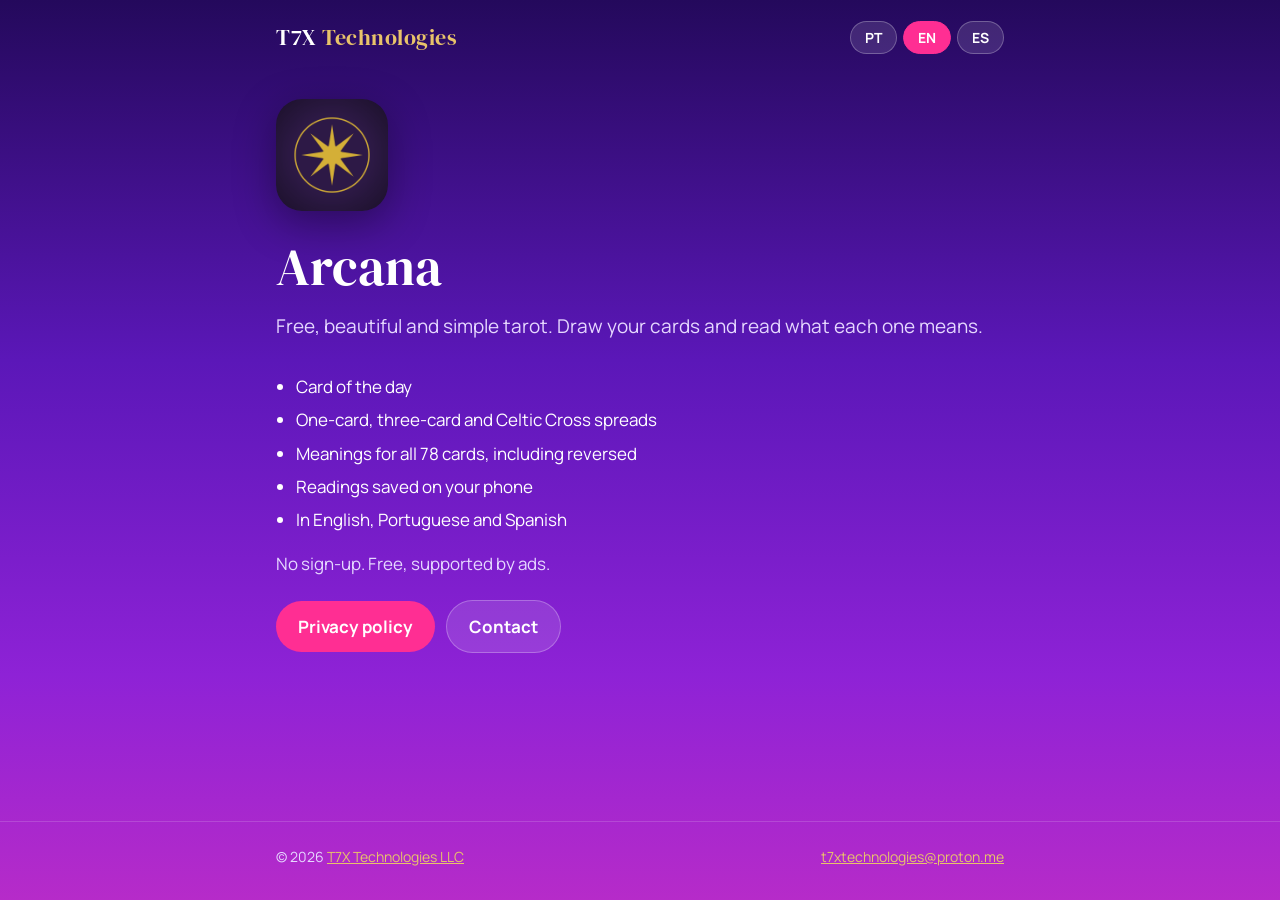
==== arcana/index.html @ a19bf030 "Site da T7X: início, Arcana, política de privacidade (PT/EN/ES), app-ads.txt e CNAME Co-Authored-By:" ====
<!doctype html>
<html lang="en" class="l-en">
<head>
  <meta charset="utf-8">
  <meta name="viewport" content="width=device-width, initial-scale=1">
  <title>Arcana — Tarot</title>
  <meta name="description" content="Arcana: free tarot app by T7X Technologies LLC. Card of the day, spreads and meanings in PT, EN and ES.">
  <link rel="icon" href="/assets/favicon.png">
  <link rel="preconnect" href="https://fonts.googleapis.com">
  <link rel="preconnect" href="https://fonts.gstatic.com" crossorigin>
  <link rel="stylesheet" href="https://fonts.googleapis.com/css2?family=DM+Serif+Display&family=Manrope:wght@400;500;700&display=swap">
  <link rel="stylesheet" href="/assets/style.css">
  <script src="/assets/lang.js"></script>
</head>
<body>
  <header class="top">
    <div class="wrap">
      <a class="brand" href="/">T7X <span>Technologies</span></a>
      <div class="lang" role="group" aria-label="Language">
        <button type="button" data-set="pt">PT</button>
        <button type="button" data-set="en">EN</button>
        <button type="button" data-set="es">ES</button>
      </div>
    </div>
  </header>

  <main>
    <div class="wrap">
      <img class="hero-icon" src="/assets/arcana-icon.png" alt="Arcana" width="112" height="112">
      <h1>Arcana</h1>

      <div data-l="pt">
        <p class="lead">Tarot gratuito, bonito e simples. Tire suas cartas e leia o significado de cada uma.</p>
        <ul class="features">
          <li>Carta do dia</li>
          <li>Tiragens de uma carta, três cartas e Cruz Celta</li>
          <li>Significados das 78 cartas, inclusive invertidas</li>
          <li>Tiragens salvas no seu celular</li>
          <li>Em português, inglês e espanhol</li>
        </ul>
        <p class="muted">Sem cadastro. Gratuito, com anúncios.</p>
      </div>
      <div data-l="en">
        <p class="lead">Free, beautiful and simple tarot. Draw your cards and read what each one means.</p>
        <ul class="features">
          <li>Card of the day</li>
          <li>One-card, three-card and Celtic Cross spreads</li>
          <li>Meanings for all 78 cards, including reversed</li>
          <li>Readings saved on your phone</li>
          <li>In English, Portuguese and Spanish</li>
        </ul>
        <p class="muted">No sign-up. Free, supported by ads.</p>
      </div>
      <div data-l="es">
        <p class="lead">Tarot gratis, bonito y sencillo. Saca tus cartas y lee el significado de cada una.</p>
        <ul class="features">
          <li>Carta del día</li>
          <li>Tiradas de una carta, tres cartas y Cruz Celta</li>
          <li>Significados de las 78 cartas, también invertidas</li>
          <li>Tiradas guardadas en tu móvil</li>
          <li>En español, inglés y portugués</li>
        </ul>
        <p class="muted">Sin registro. Gratis, con anuncios.</p>
      </div>

      <p>
        <a class="button" href="/arcana/privacy/">
          <span data-l="pt">Política de privacidade</span><span data-l="en">Privacy policy</span><span data-l="es">Política de privacidad</span>
        </a>
        <a class="button ghost" href="mailto:t7xtechnologies@proton.me?subject=Arcana">
          <span data-l="pt">Contato</span><span data-l="en">Contact</span><span data-l="es">Contacto</span>
        </a>
      </p>
    </div>
  </main>

  <footer>
    <div class="wrap">
      <span>© 2026 <a href="/">T7X Technologies LLC</a></span>
      <a href="mailto:t7xtechnologies@proton.me">t7xtechnologies@proton.me</a>
    </div>
  </footer>
</body>
</html>
---- assets/style.css ----
/* Visual do Arcana: degradê roxo, cartões de vidro, rosa e dourado. */
:root {
  --bg: #24095C;
  --glass: rgba(255, 255, 255, 0.12);
  --glass-border: rgba(255, 255, 255, 0.26);
  --accent: #FF2E93;
  --accent-pressed: #E0217F;
  --gold: #E8C36A;
  --text: #FFFFFF;
  --muted: #E6D8FF;
  --title: 'DM Serif Display', Georgia, serif;
  --body: 'Manrope', system-ui, -apple-system, 'Segoe UI', sans-serif;
}

* { box-sizing: border-box; }

html { background: var(--bg); }

body {
  margin: 0;
  min-height: 100vh;
  color: var(--text);
  font-family: var(--body);
  font-size: 17px;
  line-height: 1.6;
  background: linear-gradient(180deg, #24095C 0%, #5B17B8 40%, #8E22D6 75%, #B62BC9 100%) fixed;
  background-color: var(--bg);
  display: flex;
  flex-direction: column;
}

a { color: var(--gold); }
a:hover { color: #FFF; }

.wrap {
  width: 100%;
  max-width: 760px;
  margin: 0 auto;
  padding: 0 16px;
}

header.top {
  padding: 20px 0;
}
header.top .wrap {
  display: flex;
  align-items: center;
  justify-content: space-between;
  gap: 12px;
  flex-wrap: wrap;
}
.brand {
  font-family: var(--title);
  font-size: 22px;
  color: var(--text);
  text-decoration: none;
  letter-spacing: 0.5px;
}
.brand span { color: var(--gold); }

main { flex: 1; padding: 24px 0 48px; }

h1, h2, h3 { font-family: var(--title); font-weight: 400; line-height: 1.2; }
h1 { font-size: clamp(34px, 7vw, 52px); margin: 0 0 12px; }
h2 { font-size: 28px; margin: 40px 0 12px; }
h3 { font-size: 21px; margin: 28px 0 6px; color: var(--gold); }

.lead { color: var(--muted); font-size: 19px; margin: 0 0 32px; }
.muted { color: var(--muted); }

.card {
  background: var(--glass);
  border: 1px solid var(--glass-border);
  border-radius: 20px;
  padding: 22px;
  -webkit-backdrop-filter: blur(12px);
  backdrop-filter: blur(12px);
}

.app {
  display: flex;
  gap: 18px;
  align-items: center;
  text-decoration: none;
  color: var(--text);
  transition: background 0.15s;
}
.app:hover { background: rgba(255, 255, 255, 0.2); color: var(--text); }
.app img { width: 76px; height: 76px; border-radius: 18px; flex-shrink: 0; }
.app h3 { margin: 0 0 4px; color: var(--text); font-size: 24px; }
.app p { margin: 0; color: var(--muted); font-size: 15px; }

.hero-icon { width: 112px; height: 112px; border-radius: 26px; margin-bottom: 18px; box-shadow: 0 12px 40px rgba(0, 0, 0, 0.35); }

.button {
  display: inline-block;
  background: var(--accent);
  color: #FFF;
  text-decoration: none;
  font-weight: 700;
  padding: 12px 22px;
  border-radius: 999px;
  margin: 6px 8px 6px 0;
}
.button:hover { background: var(--accent-pressed); color: #FFF; }
.button.ghost { background: var(--glass); border: 1px solid var(--glass-border); }
.button.ghost:hover { background: rgba(255, 255, 255, 0.24); }

ul.features { padding-left: 20px; }
ul.features li { margin: 6px 0; }

/* Seletor de idioma */
.lang { display: flex; gap: 6px; }
.lang button {
  font: 700 14px var(--body);
  color: var(--text);
  background: var(--glass);
  border: 1px solid var(--glass-border);
  border-radius: 999px;
  padding: 6px 14px;
  cursor: pointer;
}
.lang button[aria-pressed="true"] { background: var(--accent); border-color: var(--accent); }

.policy section { margin-bottom: 8px; }
.policy p, .policy li { color: #F6F0FF; }
.policy ul { padding-left: 20px; }

footer {
  padding: 24px 0 32px;
  font-size: 14px;
  color: var(--muted);
  border-top: 1px solid rgba(255, 255, 255, 0.15);
}
footer .wrap { display: flex; flex-wrap: wrap; gap: 8px 20px; justify-content: space-between; }

@media (max-width: 480px) {
  body { font-size: 16px; }
  .app { flex-direction: column; align-items: flex-start; }
  .card { padding: 18px; }
}

/* Idioma: o <html> leva a classe l-pt, l-en ou l-es; só o bloco do idioma ativo aparece. */
html:not(.l-pt) [data-l="pt"],
html:not(.l-en) [data-l="en"],
html:not(.l-es) [data-l="es"] { display: none !important; }
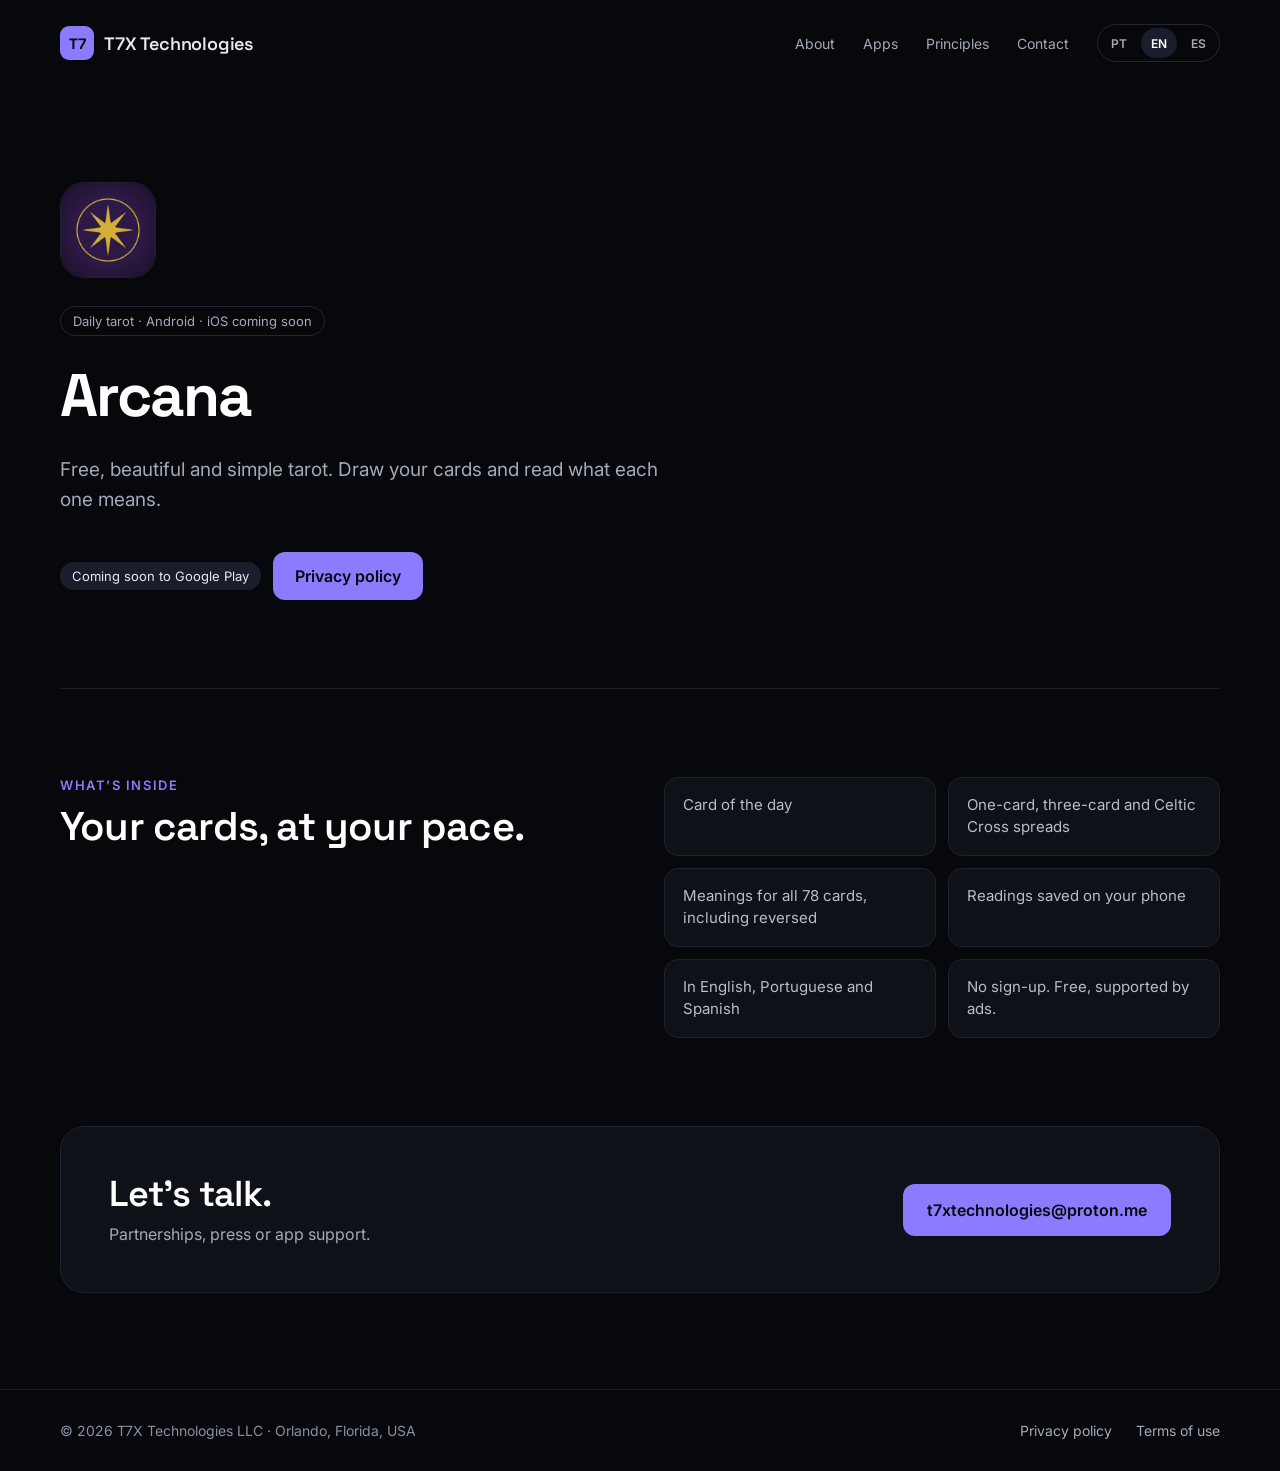
==== commit 87badd2c: "Visual novo (direção A) em todas as páginas e termos de uso - Space Grotesk + Inter, fundo #07080C e" ====
--- a/arcana/index.html
+++ b/arcana/index.html
@@ -3,81 +3,83 @@
 <head>
   <meta charset="utf-8">
   <meta name="viewport" content="width=device-width, initial-scale=1">
-  <title>Arcana — Tarot</title>
-  <meta name="description" content="Arcana: free tarot app by T7X Technologies LLC. Card of the day, spreads and meanings in PT, EN and ES.">
+  <title>Arcana — Daily tarot</title>
+  <meta name="description" content="Arcana: free daily tarot app by T7X Technologies LLC. Card of the day, spreads and the meaning of all 78 cards in EN, PT and ES.">
+  <meta name="theme-color" content="#07080C">
   <link rel="icon" href="/assets/favicon.png">
   <link rel="preconnect" href="https://fonts.googleapis.com">
   <link rel="preconnect" href="https://fonts.gstatic.com" crossorigin>
-  <link rel="stylesheet" href="https://fonts.googleapis.com/css2?family=DM+Serif+Display&family=Manrope:wght@400;500;700&display=swap">
+  <link rel="stylesheet" href="https://fonts.googleapis.com/css2?family=Space+Grotesk:wght@500;600;700&family=Inter:wght@400;500;600&display=swap">
   <link rel="stylesheet" href="/assets/style.css">
+  <script>window.PAGE_TITLES = { pt: "Arcana — Tarot diário", en: "Arcana — Daily tarot", es: "Arcana — Tarot diario" };</script>
   <script src="/assets/lang.js"></script>
 </head>
 <body>
-  <header class="top">
-    <div class="wrap">
-      <a class="brand" href="/">T7X <span>Technologies</span></a>
-      <div class="lang" role="group" aria-label="Language">
+  <header class="wrap top">
+    <a class="brand" href="/">
+      <span class="brand-mark">T7</span>
+      <span class="brand-name">T7X Technologies</span>
+    </a>
+    <nav class="nav" aria-label="Menu">
+      <a href="/#sobre"><span data-l="pt">Sobre</span><span data-l="en">About</span><span data-l="es">Nosotros</span></a>
+      <a href="/#apps">Apps</a>
+      <a href="/#principios"><span data-l="pt">Princípios</span><span data-l="en">Principles</span><span data-l="es">Principios</span></a>
+      <a href="/#contato"><span data-l="pt">Contato</span><span data-l="en">Contact</span><span data-l="es">Contacto</span></a>
+      <span class="lang" role="group" aria-label="Idioma / Language / Idioma">
         <button type="button" data-set="pt">PT</button>
         <button type="button" data-set="en">EN</button>
         <button type="button" data-set="es">ES</button>
-      </div>
-    </div>
+      </span>
+    </nav>
   </header>
 
   <main>
-    <div class="wrap">
-      <img class="hero-icon" src="/assets/arcana-icon.png" alt="Arcana" width="112" height="112">
-      <h1>Arcana</h1>
+  <section class="wrap hero">
+    <img class="app-hero-icon" src="/assets/arcana-icon.png" alt="Arcana" width="96" height="96">
+    <span class="pill"><span data-l="pt">Tarot diário · Android · iOS em breve</span><span data-l="en">Daily tarot · Android · iOS coming soon</span><span data-l="es">Tarot diario · Android · iOS próximamente</span></span>
+    <h1 class="page">Arcana</h1>
+    <p class="lead"><span data-l="pt">Tarot gratuito, bonito e simples. Tire suas cartas e leia o significado de cada uma.</span><span data-l="en">Free, beautiful and simple tarot. Draw your cards and read what each one means.</span><span data-l="es">Tarot gratis, bonito y sencillo. Saca tus cartas y lee el significado de cada una.</span></p>
+    <div class="actions">
+      <span class="badge" style="align-self: center"><span data-l="pt">Em breve no Google Play</span><span data-l="en">Coming soon to Google Play</span><span data-l="es">Próximamente en Google Play</span></span>
+      <a class="btn" href="/arcana/privacy/"><span data-l="pt">Política de privacidade</span><span data-l="en">Privacy policy</span><span data-l="es">Política de privacidad</span></a>
+    </div>
+  </section>
 
-      <div data-l="pt">
-        <p class="lead">Tarot gratuito, bonito e simples. Tire suas cartas e leia o significado de cada uma.</p>
-        <ul class="features">
-          <li>Carta do dia</li>
-          <li>Tiragens de uma carta, três cartas e Cruz Celta</li>
-          <li>Significados das 78 cartas, inclusive invertidas</li>
-          <li>Tiragens salvas no seu celular</li>
-          <li>Em português, inglês e espanhol</li>
-        </ul>
-        <p class="muted">Sem cadastro. Gratuito, com anúncios.</p>
+  <div class="wrap"><div class="rule"></div></div>
+
+  <section class="wrap about">
+    <div class="stack">
+      <span class="eyebrow"><span data-l="pt">O QUE TEM NO APP</span><span data-l="en">WHAT’S INSIDE</span><span data-l="es">QUÉ HAY EN LA APP</span></span>
+      <h2><span data-l="pt">Suas cartas, no seu ritmo.</span><span data-l="en">Your cards, at your pace.</span><span data-l="es">Tus cartas, a tu ritmo.</span></h2>
+    </div>
+    <ul class="features">
+      <li><span data-l="pt">Carta do dia</span><span data-l="en">Card of the day</span><span data-l="es">Carta del día</span></li>
+      <li><span data-l="pt">Tiragens de uma carta, três cartas e Cruz Celta</span><span data-l="en">One-card, three-card and Celtic Cross spreads</span><span data-l="es">Tiradas de una carta, tres cartas y Cruz Celta</span></li>
+      <li><span data-l="pt">Significados das 78 cartas, inclusive invertidas</span><span data-l="en">Meanings for all 78 cards, including reversed</span><span data-l="es">Significados de las 78 cartas, también invertidas</span></li>
+      <li><span data-l="pt">Tiragens salvas no seu celular</span><span data-l="en">Readings saved on your phone</span><span data-l="es">Tiradas guardadas en tu móvil</span></li>
+      <li><span data-l="pt">Em português, inglês e espanhol</span><span data-l="en">In English, Portuguese and Spanish</span><span data-l="es">En español, inglés y portugués</span></li>
+      <li><span data-l="pt">Sem cadastro. Gratuito, com anúncios.</span><span data-l="en">No sign-up. Free, supported by ads.</span><span data-l="es">Sin registro. Gratis, con anuncios.</span></li>
+    </ul>
+  </section>
+
+  <section id="contato" class="wrap contact-wrap">
+    <div class="contact">
+      <div class="stack" style="gap: 10px">
+        <h2><span data-l="pt">Vamos conversar.</span><span data-l="en">Let’s talk.</span><span data-l="es">Hablemos.</span></h2>
+        <p><span data-l="pt">Parcerias, imprensa ou suporte dos apps.</span><span data-l="en">Partnerships, press or app support.</span><span data-l="es">Alianzas, prensa o soporte de las apps.</span></p>
       </div>
-      <div data-l="en">
-        <p class="lead">Free, beautiful and simple tarot. Draw your cards and read what each one means.</p>
-        <ul class="features">
-          <li>Card of the day</li>
-          <li>One-card, three-card and Celtic Cross spreads</li>
-          <li>Meanings for all 78 cards, including reversed</li>
-          <li>Readings saved on your phone</li>
-          <li>In English, Portuguese and Spanish</li>
-        </ul>
-        <p class="muted">No sign-up. Free, supported by ads.</p>
-      </div>
-      <div data-l="es">
-        <p class="lead">Tarot gratis, bonito y sencillo. Saca tus cartas y lee el significado de cada una.</p>
-        <ul class="features">
-          <li>Carta del día</li>
-          <li>Tiradas de una carta, tres cartas y Cruz Celta</li>
-          <li>Significados de las 78 cartas, también invertidas</li>
-          <li>Tiradas guardadas en tu móvil</li>
-          <li>En español, inglés y portugués</li>
-        </ul>
-        <p class="muted">Sin registro. Gratis, con anuncios.</p>
-      </div>
-
-      <p>
-        <a class="button" href="/arcana/privacy/">
-          <span data-l="pt">Política de privacidade</span><span data-l="en">Privacy policy</span><span data-l="es">Política de privacidad</span>
-        </a>
-        <a class="button ghost" href="mailto:t7xtechnologies@proton.me?subject=Arcana">
-          <span data-l="pt">Contato</span><span data-l="en">Contact</span><span data-l="es">Contacto</span>
-        </a>
-      </p>
+      <a class="btn" href="mailto:t7xtechnologies@proton.me">t7xtechnologies@proton.me</a>
     </div>
+  </section>
   </main>
 
-  <footer>
+  <footer class="footer">
     <div class="wrap">
-      <span>© 2026 <a href="/">T7X Technologies LLC</a></span>
-      <a href="mailto:t7xtechnologies@proton.me">t7xtechnologies@proton.me</a>
+      <span>© 2026 T7X Technologies LLC · Orlando, Florida, USA</span>
+      <span class="footer-links">
+        <a href="/arcana/privacy/"><span data-l="pt">Política de privacidade</span><span data-l="en">Privacy policy</span><span data-l="es">Política de privacidad</span></a>
+        <a href="/terms/"><span data-l="pt">Termos de uso</span><span data-l="en">Terms of use</span><span data-l="es">Términos de uso</span></a>
+      </span>
     </div>
   </footer>
 </body>
--- a/assets/style.css
+++ b/assets/style.css
@@ -1,143 +1,151 @@
-/* Visual do Arcana: degradê roxo, cartões de vidro, rosa e dourado. */
+/* Visual do site: direção A (design/direcao-a.html), aprovada pelo Thiago. */
 :root {
-  --bg: #24095C;
-  --glass: rgba(255, 255, 255, 0.12);
-  --glass-border: rgba(255, 255, 255, 0.26);
-  --accent: #FF2E93;
-  --accent-pressed: #E0217F;
-  --gold: #E8C36A;
-  --text: #FFFFFF;
-  --muted: #E6D8FF;
-  --title: 'DM Serif Display', Georgia, serif;
-  --body: 'Manrope', system-ui, -apple-system, 'Segoe UI', sans-serif;
+  --bg: #07080C;
+  --surface: #0F1119;
+  --surface-2: #1A1D2B;
+  --line: #1A1D2B;
+  --border: #1E2131;
+  --border-2: #23263A;
+  --border-3: #2C3047;
+  --accent: #8B7CFF;
+  --white: #FFFFFF;
+  --text: #E8EAF2;
+  --text-2: #B8BCCB;
+  --muted: #A4A9BA;
+  --faint: #8A8FA3;
+  --title: 'Space Grotesk', sans-serif;
+  --body: Inter, system-ui, -apple-system, 'Segoe UI', sans-serif;
 }
 
 * { box-sizing: border-box; }
-
-html { background: var(--bg); }
-
+html { background: var(--bg); scroll-behavior: smooth; }
 body {
   margin: 0;
   min-height: 100vh;
+  background: var(--bg);
   color: var(--text);
   font-family: var(--body);
-  font-size: 17px;
-  line-height: 1.6;
-  background: linear-gradient(180deg, #24095C 0%, #5B17B8 40%, #8E22D6 75%, #B62BC9 100%) fixed;
-  background-color: var(--bg);
   display: flex;
   flex-direction: column;
+  overflow-wrap: break-word;
 }
+main { flex: 1; }
+a { color: var(--text); }
+a:hover { color: var(--white); }
+img { max-width: 100%; }
 
-a { color: var(--gold); }
-a:hover { color: #FFF; }
+/* Conteúdo com 1160 px + 24 px de cada lado, como na referência. */
+.wrap { width: 100%; max-width: 1208px; margin: 0 auto; padding-left: 24px; padding-right: 24px; }
+.narrow { max-width: 808px; }
 
-.wrap {
-  width: 100%;
-  max-width: 760px;
-  margin: 0 auto;
-  padding: 0 16px;
-}
-
-header.top {
-  padding: 20px 0;
-}
-header.top .wrap {
-  display: flex;
-  align-items: center;
-  justify-content: space-between;
-  gap: 12px;
-  flex-wrap: wrap;
-}
-.brand {
-  font-family: var(--title);
-  font-size: 22px;
-  color: var(--text);
-  text-decoration: none;
-  letter-spacing: 0.5px;
-}
-.brand span { color: var(--gold); }
-
-main { flex: 1; padding: 24px 0 48px; }
-
-h1, h2, h3 { font-family: var(--title); font-weight: 400; line-height: 1.2; }
-h1 { font-size: clamp(34px, 7vw, 52px); margin: 0 0 12px; }
-h2 { font-size: 28px; margin: 40px 0 12px; }
-h3 { font-size: 21px; margin: 28px 0 6px; color: var(--gold); }
-
-.lead { color: var(--muted); font-size: 19px; margin: 0 0 32px; }
-.muted { color: var(--muted); }
-
-.card {
-  background: var(--glass);
-  border: 1px solid var(--glass-border);
-  border-radius: 20px;
-  padding: 22px;
-  -webkit-backdrop-filter: blur(12px);
-  backdrop-filter: blur(12px);
-}
-
-.app {
-  display: flex;
-  gap: 18px;
-  align-items: center;
-  text-decoration: none;
-  color: var(--text);
-  transition: background 0.15s;
-}
-.app:hover { background: rgba(255, 255, 255, 0.2); color: var(--text); }
-.app img { width: 76px; height: 76px; border-radius: 18px; flex-shrink: 0; }
-.app h3 { margin: 0 0 4px; color: var(--text); font-size: 24px; }
-.app p { margin: 0; color: var(--muted); font-size: 15px; }
-
-.hero-icon { width: 112px; height: 112px; border-radius: 26px; margin-bottom: 18px; box-shadow: 0 12px 40px rgba(0, 0, 0, 0.35); }
-
-.button {
-  display: inline-block;
-  background: var(--accent);
-  color: #FFF;
-  text-decoration: none;
-  font-weight: 700;
-  padding: 12px 22px;
-  border-radius: 999px;
-  margin: 6px 8px 6px 0;
-}
-.button:hover { background: var(--accent-pressed); color: #FFF; }
-.button.ghost { background: var(--glass); border: 1px solid var(--glass-border); }
-.button.ghost:hover { background: rgba(255, 255, 255, 0.24); }
-
-ul.features { padding-left: 20px; }
-ul.features li { margin: 6px 0; }
+/* Topo */
+.top { padding-top: 24px; padding-bottom: 24px; display: flex; flex-wrap: wrap; gap: 16px; align-items: center; justify-content: space-between; }
+.brand { display: flex; align-items: center; gap: 10px; text-decoration: none; }
+.brand-mark { width: 34px; height: 34px; border-radius: 9px; background: var(--accent); display: flex; align-items: center; justify-content: center; font: 700 15px var(--title); color: var(--bg); }
+.brand-name { font: 600 18px var(--title); letter-spacing: -0.01em; }
+.nav { display: flex; flex-wrap: wrap; gap: 28px; align-items: center; font-size: 14px; }
+.nav a { text-decoration: none; color: var(--muted); }
+.nav a:hover { color: var(--white); }
 
 /* Seletor de idioma */
-.lang { display: flex; gap: 6px; }
-.lang button {
-  font: 700 14px var(--body);
-  color: var(--text);
-  background: var(--glass);
-  border: 1px solid var(--glass-border);
-  border-radius: 999px;
-  padding: 6px 14px;
-  cursor: pointer;
-}
-.lang button[aria-pressed="true"] { background: var(--accent); border-color: var(--accent); }
+.lang { display: flex; gap: 4px; padding: 3px; border-radius: 999px; border: 1px solid var(--border-2); }
+.lang button { min-height: 30px; padding: 0 10px; border: 0; border-radius: 999px; background: transparent; color: var(--muted); font: 600 12px var(--body); cursor: pointer; }
+.lang button:hover { color: var(--white); }
+.lang button[aria-pressed="true"] { background: var(--surface-2); color: var(--white); }
 
-.policy section { margin-bottom: 8px; }
-.policy p, .policy li { color: #F6F0FF; }
-.policy ul { padding-left: 20px; }
+/* Abertura */
+.hero { padding-top: 96px; padding-bottom: 88px; display: flex; flex-direction: column; gap: 28px; }
+.pill { align-self: flex-start; font-size: 13px; color: var(--muted); padding: 6px 12px; border: 1px solid var(--border-2); border-radius: 999px; }
+h1 { margin: 0; max-width: 900px; font: 700 clamp(44px, 7vw, 84px)/1.02 var(--title); letter-spacing: -0.035em; color: var(--white); }
+h1.page { font-size: clamp(36px, 5.5vw, 60px); line-height: 1.05; }
+.hl { color: var(--accent); }
+.lead { margin: 0; max-width: 620px; font-size: 19px; line-height: 1.6; color: var(--muted); }
+.actions { display: flex; flex-wrap: wrap; gap: 12px; margin-top: 8px; }
+.btn { min-height: 48px; padding: 0 22px; display: inline-flex; align-items: center; border-radius: 12px; background: var(--accent); color: var(--bg); font-weight: 600; text-decoration: none; }
+.btn:hover { color: var(--bg); filter: brightness(1.08); }
+.btn.ghost { background: transparent; border: 1px solid var(--border-3); color: var(--text); }
+.btn.ghost:hover { color: var(--white); border-color: var(--accent); filter: none; }
 
-footer {
-  padding: 24px 0 32px;
-  font-size: 14px;
-  color: var(--muted);
-  border-top: 1px solid rgba(255, 255, 255, 0.15);
-}
-footer .wrap { display: flex; flex-wrap: wrap; gap: 8px 20px; justify-content: space-between; }
+.rule { border-top: 1px solid var(--line); }
 
-@media (max-width: 480px) {
-  body { font-size: 16px; }
-  .app { flex-direction: column; align-items: flex-start; }
-  .card { padding: 18px; }
+/* Seções */
+.section { padding-top: 0; padding-bottom: 88px; display: flex; flex-direction: column; gap: 28px; }
+.about { padding-top: 88px; padding-bottom: 88px; display: grid; grid-template-columns: repeat(auto-fit, minmax(min(300px, 100%), 1fr)); gap: 48px; }
+.stack { display: flex; flex-direction: column; gap: 12px; }
+.eyebrow { font-size: 13px; font-weight: 600; letter-spacing: 0.12em; color: var(--accent); }
+h2 { margin: 0; font: 600 40px/1.1 var(--title); letter-spacing: -0.02em; color: var(--white); }
+.prose { display: flex; flex-direction: column; gap: 18px; font-size: 17px; line-height: 1.7; color: var(--text-2); }
+.prose p { margin: 0; }
+.section-head { display: flex; flex-wrap: wrap; gap: 12px; justify-content: space-between; align-items: flex-end; }
+.note { font-size: 14px; color: var(--muted); }
+
+/* Cartões */
+.grid-apps { display: grid; grid-template-columns: repeat(auto-fit, minmax(min(320px, 100%), 1fr)); gap: 20px; }
+.grid-principles { display: grid; grid-template-columns: repeat(auto-fit, minmax(min(240px, 100%), 1fr)); gap: 20px; }
+.card { padding: 28px; border-radius: 20px; background: var(--surface); border: 1px solid var(--border); display: flex; flex-direction: column; gap: 18px; }
+.card.dashed { background: transparent; border: 1px dashed var(--border-3); gap: 12px; justify-content: center; }
+.card.small { padding: 24px; border-radius: 16px; gap: 10px; }
+.card h3 { margin: 0; font: 600 24px var(--title); color: var(--white); }
+.card.small h3 { font-size: 19px; }
+.card p { margin: 0; font-size: 16px; line-height: 1.6; color: var(--text-2); }
+.card.small p, .card.dashed p { color: var(--muted); }
+.card.small p { font-size: 15px; }
+.app-head { display: flex; gap: 16px; align-items: center; }
+.app-head h3 a { color: var(--white); text-decoration: none; }
+.app-head h3 a:hover { color: var(--accent); }
+.app-icon { width: 64px; height: 64px; border-radius: 16px; background: linear-gradient(160deg, #3A0F8C, #B62BC9); display: flex; align-items: center; justify-content: center; flex-shrink: 0; }
+.app-sub { font-size: 14px; color: var(--muted); }
+.app-foot { display: flex; flex-wrap: wrap; gap: 16px; align-items: center; margin-top: auto; }
+.app-foot a { font-size: 14px; color: var(--muted); }
+.app-foot a:hover { color: var(--white); }
+.badge { font-size: 13px; padding: 6px 12px; border-radius: 999px; background: var(--surface-2); color: var(--text); }
+
+/* Contato */
+.contact-wrap { padding-bottom: 96px; }
+.contact { padding: 48px; border-radius: 24px; background: var(--surface); border: 1px solid var(--border); display: flex; flex-wrap: wrap; gap: 24px; align-items: center; justify-content: space-between; }
+.contact h2 { font-size: 36px; }
+.contact p { margin: 0; font-size: 16px; color: var(--muted); }
+.contact .btn { min-height: 52px; padding: 0 24px; }
+
+/* Página do app */
+.app-hero-icon { width: 96px; height: 96px; border-radius: 24px; border: 1px solid var(--border); }
+.features { margin: 0; padding: 0; list-style: none; display: grid; grid-template-columns: repeat(auto-fit, minmax(min(240px, 100%), 1fr)); gap: 12px; }
+.features li { padding: 16px 18px; border-radius: 14px; background: var(--surface); border: 1px solid var(--border); color: var(--text-2); font-size: 15px; line-height: 1.5; }
+
+/* Textos longos (política e termos) */
+.doc { padding-top: 64px; padding-bottom: 96px; }
+.doc .date { margin: 16px 0 40px; font-size: 14px; color: var(--muted); }
+.doc h3 { margin: 40px 0 12px; font: 600 22px/1.25 var(--title); letter-spacing: -0.01em; color: var(--white); }
+.doc p, .doc li { font-size: 16px; line-height: 1.7; color: var(--text-2); }
+.doc p { margin: 0 0 14px; }
+.doc ul { margin: 0 0 14px; padding-left: 22px; }
+.doc li { margin: 6px 0; }
+.doc strong { color: var(--text); font-weight: 600; }
+.doc a { color: var(--accent); }
+.doc a:hover { color: var(--white); }
+.doc .intro { padding: 24px; border-radius: 16px; background: var(--surface); border: 1px solid var(--border); margin-bottom: 8px; }
+.doc .intro p:last-child { margin-bottom: 0; }
+
+/* Rodapé */
+.footer { border-top: 1px solid var(--line); }
+.footer .wrap { padding-top: 32px; padding-bottom: 32px; display: flex; flex-wrap: wrap; gap: 16px; justify-content: space-between; font-size: 14px; color: var(--faint); }
+.footer-links { display: flex; flex-wrap: wrap; gap: 24px; }
+.footer-links a { color: var(--muted); text-decoration: none; }
+.footer-links a:hover { color: var(--white); }
+
+/* Telas pequenas */
+@media (max-width: 600px) {
+  .wrap { padding-left: 16px; padding-right: 16px; }
+  .nav { gap: 14px 20px; }
+  .hero { padding-top: 56px; padding-bottom: 64px; }
+  .about { padding-top: 64px; padding-bottom: 64px; gap: 28px; }
+  .section { padding-bottom: 64px; }
+  h2 { font-size: 32px; }
+  .card { padding: 22px; }
+  .contact { padding: 28px 22px; }
+  .contact h2 { font-size: 30px; }
+  .contact .btn { font-size: 15px; padding: 0 18px; }
+  .doc { padding-top: 40px; }
 }
 
 /* Idioma: o <html> leva a classe l-pt, l-en ou l-es; só o bloco do idioma ativo aparece. */
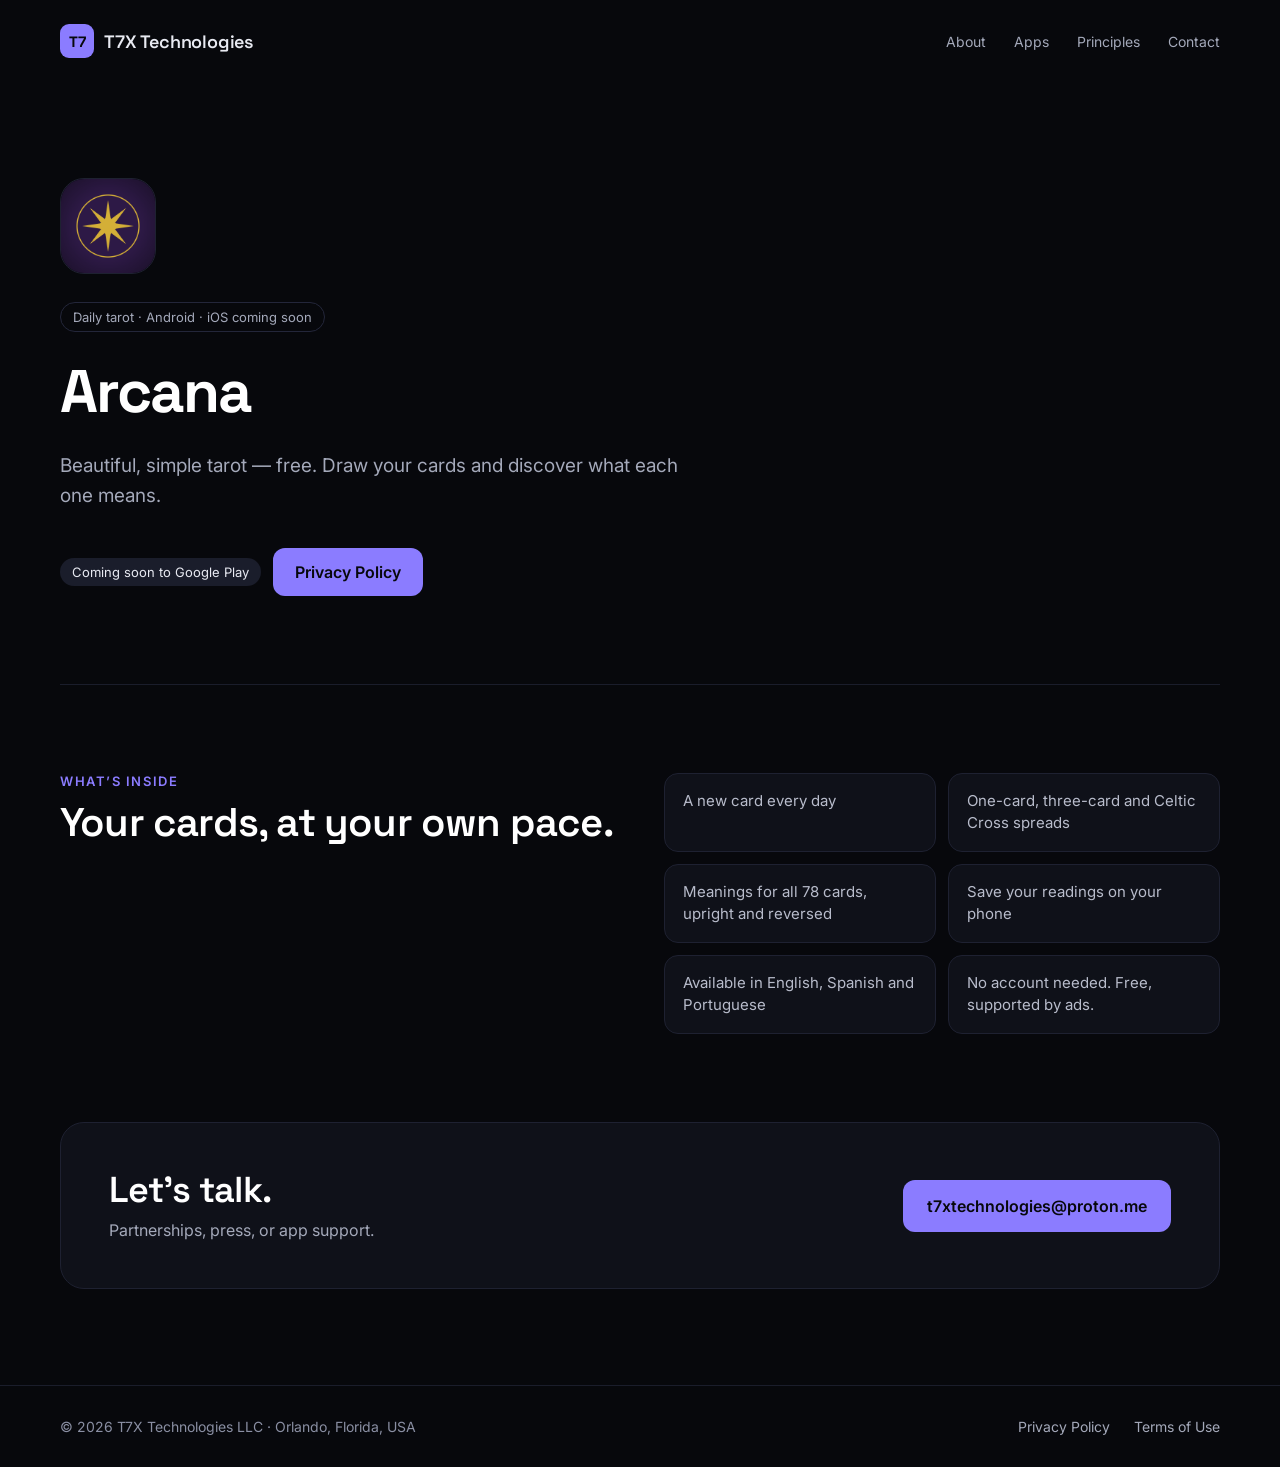
==== commit a8b6d33e: "Inglês como idioma do site - /, /arcana/ e 404 só em inglês, sem seletor de idioma - Política e term" ====
--- a/arcana/index.html
+++ b/arcana/index.html
@@ -1,18 +1,16 @@
 <!doctype html>
-<html lang="en" class="l-en">
+<html lang="en">
 <head>
   <meta charset="utf-8">
   <meta name="viewport" content="width=device-width, initial-scale=1">
-  <title>Arcana — Daily tarot</title>
-  <meta name="description" content="Arcana: free daily tarot app by T7X Technologies LLC. Card of the day, spreads and the meaning of all 78 cards in EN, PT and ES.">
+  <title>Arcana — Daily Tarot</title>
+  <meta name="description" content="Arcana is a free daily tarot app by T7X Technologies LLC: card of the day, spreads, and meanings for all 78 cards.">
   <meta name="theme-color" content="#07080C">
   <link rel="icon" href="/assets/favicon.png">
   <link rel="preconnect" href="https://fonts.googleapis.com">
   <link rel="preconnect" href="https://fonts.gstatic.com" crossorigin>
   <link rel="stylesheet" href="https://fonts.googleapis.com/css2?family=Space+Grotesk:wght@500;600;700&family=Inter:wght@400;500;600&display=swap">
   <link rel="stylesheet" href="/assets/style.css">
-  <script>window.PAGE_TITLES = { pt: "Arcana — Tarot diário", en: "Arcana — Daily tarot", es: "Arcana — Tarot diario" };</script>
-  <script src="/assets/lang.js"></script>
 </head>
 <body>
   <header class="wrap top">
@@ -20,28 +18,23 @@
       <span class="brand-mark">T7</span>
       <span class="brand-name">T7X Technologies</span>
     </a>
-    <nav class="nav" aria-label="Menu">
-      <a href="/#sobre"><span data-l="pt">Sobre</span><span data-l="en">About</span><span data-l="es">Nosotros</span></a>
+    <nav class="nav" aria-label="Main">
+      <a href="/#about">About</a>
       <a href="/#apps">Apps</a>
-      <a href="/#principios"><span data-l="pt">Princípios</span><span data-l="en">Principles</span><span data-l="es">Principios</span></a>
-      <a href="/#contato"><span data-l="pt">Contato</span><span data-l="en">Contact</span><span data-l="es">Contacto</span></a>
-      <span class="lang" role="group" aria-label="Idioma / Language / Idioma">
-        <button type="button" data-set="pt">PT</button>
-        <button type="button" data-set="en">EN</button>
-        <button type="button" data-set="es">ES</button>
-      </span>
+      <a href="/#principles">Principles</a>
+      <a href="/#contact">Contact</a>
     </nav>
   </header>
 
   <main>
   <section class="wrap hero">
     <img class="app-hero-icon" src="/assets/arcana-icon.png" alt="Arcana" width="96" height="96">
-    <span class="pill"><span data-l="pt">Tarot diário · Android · iOS em breve</span><span data-l="en">Daily tarot · Android · iOS coming soon</span><span data-l="es">Tarot diario · Android · iOS próximamente</span></span>
+    <span class="pill">Daily tarot · Android · iOS coming soon</span>
     <h1 class="page">Arcana</h1>
-    <p class="lead"><span data-l="pt">Tarot gratuito, bonito e simples. Tire suas cartas e leia o significado de cada uma.</span><span data-l="en">Free, beautiful and simple tarot. Draw your cards and read what each one means.</span><span data-l="es">Tarot gratis, bonito y sencillo. Saca tus cartas y lee el significado de cada una.</span></p>
+    <p class="lead">Beautiful, simple tarot — free. Draw your cards and discover what each one means.</p>
     <div class="actions">
-      <span class="badge" style="align-self: center"><span data-l="pt">Em breve no Google Play</span><span data-l="en">Coming soon to Google Play</span><span data-l="es">Próximamente en Google Play</span></span>
-      <a class="btn" href="/arcana/privacy/"><span data-l="pt">Política de privacidade</span><span data-l="en">Privacy policy</span><span data-l="es">Política de privacidad</span></a>
+      <span class="badge" style="align-self: center">Coming soon to Google Play</span>
+      <a class="btn" href="/arcana/privacy/">Privacy Policy</a>
     </div>
   </section>
 
@@ -49,24 +42,24 @@
 
   <section class="wrap about">
     <div class="stack">
-      <span class="eyebrow"><span data-l="pt">O QUE TEM NO APP</span><span data-l="en">WHAT’S INSIDE</span><span data-l="es">QUÉ HAY EN LA APP</span></span>
-      <h2><span data-l="pt">Suas cartas, no seu ritmo.</span><span data-l="en">Your cards, at your pace.</span><span data-l="es">Tus cartas, a tu ritmo.</span></h2>
+      <span class="eyebrow">WHAT’S INSIDE</span>
+      <h2>Your cards, at your own pace.</h2>
     </div>
     <ul class="features">
-      <li><span data-l="pt">Carta do dia</span><span data-l="en">Card of the day</span><span data-l="es">Carta del día</span></li>
-      <li><span data-l="pt">Tiragens de uma carta, três cartas e Cruz Celta</span><span data-l="en">One-card, three-card and Celtic Cross spreads</span><span data-l="es">Tiradas de una carta, tres cartas y Cruz Celta</span></li>
-      <li><span data-l="pt">Significados das 78 cartas, inclusive invertidas</span><span data-l="en">Meanings for all 78 cards, including reversed</span><span data-l="es">Significados de las 78 cartas, también invertidas</span></li>
-      <li><span data-l="pt">Tiragens salvas no seu celular</span><span data-l="en">Readings saved on your phone</span><span data-l="es">Tiradas guardadas en tu móvil</span></li>
-      <li><span data-l="pt">Em português, inglês e espanhol</span><span data-l="en">In English, Portuguese and Spanish</span><span data-l="es">En español, inglés y portugués</span></li>
-      <li><span data-l="pt">Sem cadastro. Gratuito, com anúncios.</span><span data-l="en">No sign-up. Free, supported by ads.</span><span data-l="es">Sin registro. Gratis, con anuncios.</span></li>
+      <li>A new card every day</li>
+      <li>One-card, three-card and Celtic Cross spreads</li>
+      <li>Meanings for all 78 cards, upright and reversed</li>
+      <li>Save your readings on your phone</li>
+      <li>Available in English, Spanish and Portuguese</li>
+      <li>No account needed. Free, supported by ads.</li>
     </ul>
   </section>
 
-  <section id="contato" class="wrap contact-wrap">
+  <section id="contact" class="wrap contact-wrap">
     <div class="contact">
       <div class="stack" style="gap: 10px">
-        <h2><span data-l="pt">Vamos conversar.</span><span data-l="en">Let’s talk.</span><span data-l="es">Hablemos.</span></h2>
-        <p><span data-l="pt">Parcerias, imprensa ou suporte dos apps.</span><span data-l="en">Partnerships, press or app support.</span><span data-l="es">Alianzas, prensa o soporte de las apps.</span></p>
+        <h2>Let’s talk.</h2>
+        <p>Partnerships, press, or app support.</p>
       </div>
       <a class="btn" href="mailto:t7xtechnologies@proton.me">t7xtechnologies@proton.me</a>
     </div>
@@ -77,8 +70,8 @@
     <div class="wrap">
       <span>© 2026 T7X Technologies LLC · Orlando, Florida, USA</span>
       <span class="footer-links">
-        <a href="/arcana/privacy/"><span data-l="pt">Política de privacidade</span><span data-l="en">Privacy policy</span><span data-l="es">Política de privacidad</span></a>
-        <a href="/terms/"><span data-l="pt">Termos de uso</span><span data-l="en">Terms of use</span><span data-l="es">Términos de uso</span></a>
+        <a href="/arcana/privacy/">Privacy Policy</a>
+        <a href="/terms/">Terms of Use</a>
       </span>
     </div>
   </footer>
--- a/assets/style.css
+++ b/assets/style.css
@@ -126,6 +126,11 @@
 .doc .intro { padding: 24px; border-radius: 16px; background: var(--surface); border: 1px solid var(--border); margin-bottom: 8px; }
 .doc .intro p:last-child { margin-bottom: 0; }
 
+/* Link discreto para as outras versões (política e termos) */
+.doc .doc-lang { margin: 0 0 20px; font-size: 13px; color: var(--faint); }
+.doc .doc-lang a { color: var(--muted); text-decoration: none; }
+.doc .doc-lang a:hover { color: var(--white); text-decoration: underline; }
+
 /* Rodapé */
 .footer { border-top: 1px solid var(--line); }
 .footer .wrap { padding-top: 32px; padding-bottom: 32px; display: flex; flex-wrap: wrap; gap: 16px; justify-content: space-between; font-size: 14px; color: var(--faint); }
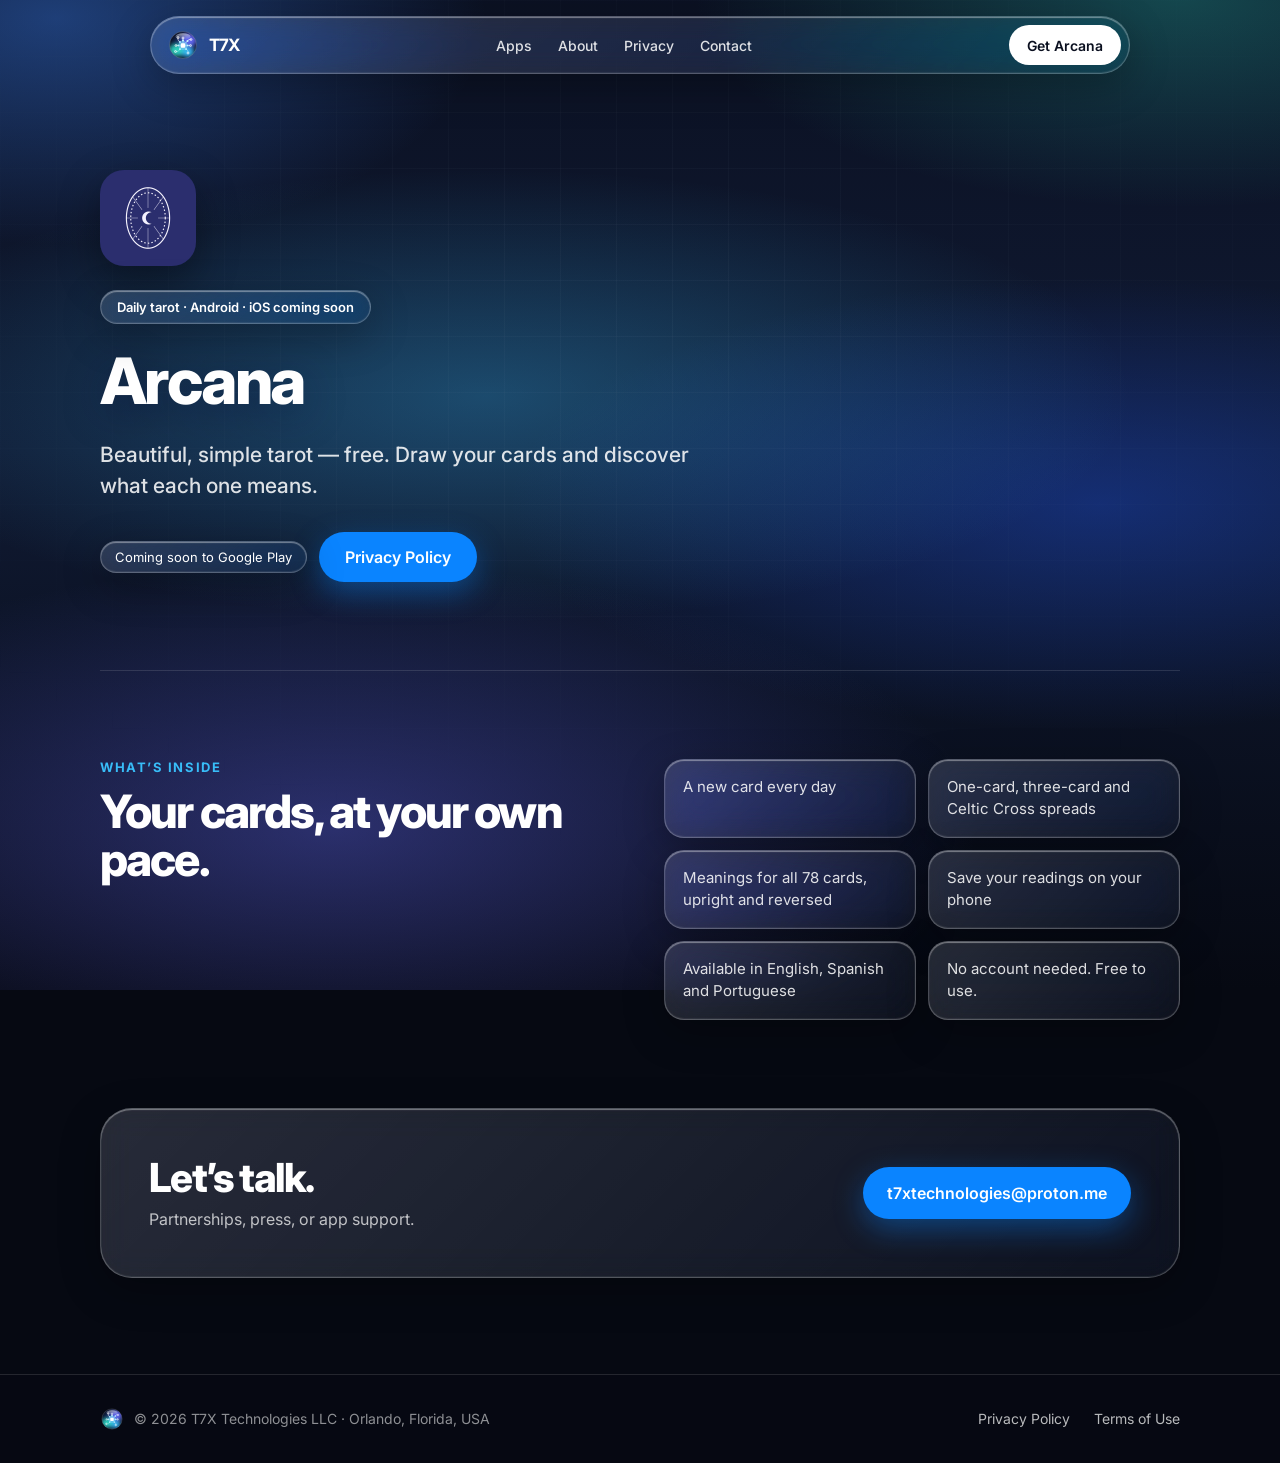
==== commit d539f455: "Site novo: visual Liquid Glass (estilo Apple) e logo T7X 24.4 Co-Authored-By: Claude Opus 5.5 <norep" ====
--- a/arcana/index.html
+++ b/arcana/index.html
@@ -5,25 +5,28 @@
   <meta name="viewport" content="width=device-width, initial-scale=1">
   <title>Arcana — Daily Tarot</title>
   <meta name="description" content="Arcana is a free daily tarot app by T7X Technologies LLC: card of the day, spreads, and meanings for all 78 cards.">
-  <meta name="theme-color" content="#07080C">
+  <meta name="theme-color" content="#0A0F1F">
   <link rel="icon" href="/assets/favicon.png">
   <link rel="preconnect" href="https://fonts.googleapis.com">
   <link rel="preconnect" href="https://fonts.gstatic.com" crossorigin>
-  <link rel="stylesheet" href="https://fonts.googleapis.com/css2?family=Space+Grotesk:wght@500;600;700&family=Inter:wght@400;500;600&display=swap">
+  <link rel="stylesheet" href="https://fonts.googleapis.com/css2?family=Inter:wght@400;500;600;700;800&family=DM+Serif+Display&display=swap">
   <link rel="stylesheet" href="/assets/style.css">
 </head>
 <body>
-  <header class="wrap top">
-    <a class="brand" href="/">
-      <span class="brand-mark">T7</span>
-      <span class="brand-name">T7X Technologies</span>
-    </a>
-    <nav class="nav" aria-label="Main">
-      <a href="/#about">About</a>
-      <a href="/#apps">Apps</a>
-      <a href="/#principles">Principles</a>
-      <a href="/#contact">Contact</a>
-    </nav>
+  <header class="top-wrap">
+    <div class="top glass">
+      <a class="brand" href="/">
+        <img src="/assets/t7x-logo.svg" alt="" width="32" height="32">
+        <span class="brand-name">T7X</span>
+      </a>
+      <nav class="nav" aria-label="Main">
+        <a href="/#apps">Apps</a>
+        <a href="/#about">About</a>
+        <a href="/arcana/privacy/">Privacy</a>
+        <a href="/#contact">Contact</a>
+      </nav>
+      <a class="nav-cta" href="/arcana/">Get Arcana</a>
+    </div>
   </header>
 
   <main>
@@ -51,7 +54,7 @@
       <li>Meanings for all 78 cards, upright and reversed</li>
       <li>Save your readings on your phone</li>
       <li>Available in English, Spanish and Portuguese</li>
-      <li>No account needed. Free, supported by ads.</li>
+      <li>No account needed. Free to use.</li>
     </ul>
   </section>
 
@@ -68,7 +71,7 @@
 
   <footer class="footer">
     <div class="wrap">
-      <span>© 2026 T7X Technologies LLC · Orlando, Florida, USA</span>
+      <span class="brand"><img src="/assets/t7x-logo.svg" alt="" width="24" height="24"><span>© 2026 T7X Technologies LLC · Orlando, Florida, USA</span></span>
       <span class="footer-links">
         <a href="/arcana/privacy/">Privacy Policy</a>
         <a href="/terms/">Terms of Use</a>
--- a/assets/style.css
+++ b/assets/style.css
@@ -1,79 +1,142 @@
-/* Visual do site: direção A (design/direcao-a.html), aprovada pelo Thiago. */
+/* Visual do site: estilo Apple · Liquid Glass (opção 5 do canvas), aprovado pelo Thiago em 13/11/2026.
+   Logo: 24.4 "Energia" (assets/t7x-logo.svg). */
 :root {
-  --bg: #07080C;
-  --surface: #0F1119;
-  --surface-2: #1A1D2B;
-  --line: #1A1D2B;
-  --border: #1E2131;
-  --border-2: #23263A;
-  --border-3: #2C3047;
-  --accent: #8B7CFF;
+  --bg: #0A0F1F;
+  --bg-2: #060912;
   --white: #FFFFFF;
-  --text: #E8EAF2;
-  --text-2: #B8BCCB;
-  --muted: #A4A9BA;
-  --faint: #8A8FA3;
-  --title: 'Space Grotesk', sans-serif;
+  --text: #F1F5F9;
+  --text-2: rgba(255,255,255,0.86);
+  --muted: rgba(255,255,255,0.72);
+  --faint: rgba(255,255,255,0.55);
+  --accent: #0A84FF;
+  --sky: #38BDF8;
+  --line: rgba(255,255,255,0.12);
   --body: Inter, system-ui, -apple-system, 'Segoe UI', sans-serif;
+  --serif: 'DM Serif Display', Georgia, serif;
 }
 
 * { box-sizing: border-box; }
-html { background: var(--bg); scroll-behavior: smooth; }
+html { background: var(--bg-2); scroll-behavior: smooth; }
 body {
   margin: 0;
   min-height: 100vh;
-  background: var(--bg);
+  background: transparent;
   color: var(--text);
   font-family: var(--body);
   display: flex;
   flex-direction: column;
   overflow-wrap: break-word;
+  overflow-x: hidden;
+  position: relative;
+}
+/* Papel de parede: ondas de cor desfocadas + grade discreta (fixo atrás de tudo). */
+body::before {
+  content: "";
+  position: fixed; inset: -10%;
+  z-index: -2;
+  background:
+    radial-gradient(40% 30% at 12% 10%, rgba(59,130,246,0.40), transparent 70%),
+    radial-gradient(45% 28% at 85% 8%, rgba(45,212,191,0.28), transparent 70%),
+    radial-gradient(60% 30% at 40% 45%, rgba(56,189,248,0.30), transparent 70%),
+    radial-gradient(55% 30% at 80% 55%, rgba(29,78,216,0.40), transparent 70%),
+    radial-gradient(60% 35% at 30% 85%, rgba(99,102,241,0.38), transparent 70%),
+    linear-gradient(180deg, #0A0F1F 0%, #101A33 50%, #060912 100%);
+}
+body::after {
+  content: "";
+  position: fixed; inset: 0;
+  z-index: -1;
+  pointer-events: none;
+  background-image: linear-gradient(rgba(148,163,184,0.06) 1px, transparent 1px), linear-gradient(90deg, rgba(148,163,184,0.06) 1px, transparent 1px);
+  background-size: 56px 56px;
+  -webkit-mask-image: radial-gradient(70% 60% at 50% 35%, #000, transparent);
+  mask-image: radial-gradient(70% 60% at 50% 35%, #000, transparent);
 }
 main { flex: 1; }
 a { color: var(--text); }
 a:hover { color: var(--white); }
 img { max-width: 100%; }
 
-/* Conteúdo com 1160 px + 24 px de cada lado, como na referência. */
-.wrap { width: 100%; max-width: 1208px; margin: 0 auto; padding-left: 24px; padding-right: 24px; }
+/* Vidro */
+.glass, .card, .contact, .features li, .doc .intro, .pill, .btn.ghost, .badge {
+  background: linear-gradient(135deg, rgba(255,255,255,0.14), rgba(255,255,255,0.04));
+  border: 1px solid rgba(255,255,255,0.24);
+  box-shadow: inset 0 1px 1px rgba(255,255,255,0.4), inset 0 -1px 1px rgba(255,255,255,0.08), 0 12px 40px rgba(0,0,0,0.28);
+  -webkit-backdrop-filter: blur(16px) saturate(180%);
+  backdrop-filter: blur(16px) saturate(180%);
+}
+
+.wrap { width: 100%; max-width: 1128px; margin: 0 auto; padding-left: 24px; padding-right: 24px; }
 .narrow { max-width: 808px; }
 
-/* Topo */
-.top { padding-top: 24px; padding-bottom: 24px; display: flex; flex-wrap: wrap; gap: 16px; align-items: center; justify-content: space-between; }
+/* Topo: pílula de vidro */
+.top-wrap { position: sticky; top: 0; z-index: 10; padding: 16px 16px 0; }
+.top { max-width: 980px; margin: 0 auto; min-height: 56px; padding: 8px 8px 8px 16px; border-radius: 999px; display: flex; flex-wrap: wrap; gap: 12px 20px; align-items: center; justify-content: space-between; }
 .brand { display: flex; align-items: center; gap: 10px; text-decoration: none; }
-.brand-mark { width: 34px; height: 34px; border-radius: 9px; background: var(--accent); display: flex; align-items: center; justify-content: center; font: 700 15px var(--title); color: var(--bg); }
-.brand-name { font: 600 18px var(--title); letter-spacing: -0.01em; }
-.nav { display: flex; flex-wrap: wrap; gap: 28px; align-items: center; font-size: 14px; }
-.nav a { text-decoration: none; color: var(--muted); }
+.brand img { width: 32px; height: 32px; display: block; }
+.brand-name { font-weight: 700; font-size: 17px; letter-spacing: -0.02em; color: var(--white); }
+.nav { display: flex; flex-wrap: wrap; gap: 26px; align-items: center; font-size: 14px; font-weight: 500; }
+.nav a { text-decoration: none; color: var(--text-2); }
 .nav a:hover { color: var(--white); }
-
-/* Seletor de idioma */
-.lang { display: flex; gap: 4px; padding: 3px; border-radius: 999px; border: 1px solid var(--border-2); }
-.lang button { min-height: 30px; padding: 0 10px; border: 0; border-radius: 999px; background: transparent; color: var(--muted); font: 600 12px var(--body); cursor: pointer; }
-.lang button:hover { color: var(--white); }
-.lang button[aria-pressed="true"] { background: var(--surface-2); color: var(--white); }
+.nav-cta { min-height: 40px; padding: 0 18px; display: inline-flex; align-items: center; border-radius: 999px; background: var(--white); color: #0A0F1F; font-weight: 600; font-size: 14px; text-decoration: none; }
+.nav-cta:hover { color: #0A0F1F; filter: brightness(0.94); }
 
 /* Abertura */
-.hero { padding-top: 96px; padding-bottom: 88px; display: flex; flex-direction: column; gap: 28px; }
-.pill { align-self: flex-start; font-size: 13px; color: var(--muted); padding: 6px 12px; border: 1px solid var(--border-2); border-radius: 999px; }
-h1 { margin: 0; max-width: 900px; font: 700 clamp(44px, 7vw, 84px)/1.02 var(--title); letter-spacing: -0.035em; color: var(--white); }
-h1.page { font-size: clamp(36px, 5.5vw, 60px); line-height: 1.05; }
-.hl { color: var(--accent); }
-.lead { margin: 0; max-width: 620px; font-size: 19px; line-height: 1.6; color: var(--muted); }
-.actions { display: flex; flex-wrap: wrap; gap: 12px; margin-top: 8px; }
-.btn { min-height: 48px; padding: 0 22px; display: inline-flex; align-items: center; border-radius: 12px; background: var(--accent); color: var(--bg); font-weight: 600; text-decoration: none; }
-.btn:hover { color: var(--bg); filter: brightness(1.08); }
-.btn.ghost { background: transparent; border: 1px solid var(--border-3); color: var(--text); }
-.btn.ghost:hover { color: var(--white); border-color: var(--accent); filter: none; }
+.hero { padding-top: 96px; padding-bottom: 88px; display: flex; flex-direction: column; gap: 24px; }
+.hero.center { align-items: center; text-align: center; padding-top: 72px; padding-bottom: 40px; }
+.pill { align-self: flex-start; min-height: 34px; padding: 0 16px; display: inline-flex; align-items: center; gap: 8px; border-radius: 999px; font-size: 13px; font-weight: 600; color: var(--white); }
+.hero.center .pill { align-self: center; }
+h1 { margin: 0; font: 800 clamp(48px, 9vw, 104px)/0.98 var(--body); letter-spacing: -0.055em; color: var(--white); text-shadow: 0 8px 40px rgba(10,20,60,0.4); }
+h1.page { font-size: clamp(38px, 6vw, 64px); line-height: 1.04; letter-spacing: -0.04em; }
+.hl { color: var(--sky); }
+.lead { margin: 0; max-width: 620px; font-size: clamp(17px, 2vw, 21px); line-height: 1.5; font-weight: 500; color: var(--text-2); }
+.actions { display: flex; flex-wrap: wrap; gap: 12px; margin-top: 6px; }
+.hero.center .actions { justify-content: center; }
+.btn { min-height: 50px; padding: 0 26px; display: inline-flex; align-items: center; border-radius: 999px; background: var(--accent); color: var(--white); font-weight: 600; font-size: 16px; text-decoration: none; box-shadow: 0 10px 30px rgba(10,132,255,0.4); }
+.btn:hover { color: var(--white); filter: brightness(1.1); }
+.btn.ghost { color: var(--white); }
+.btn.ghost:hover { filter: none; background: rgba(255,255,255,0.16); }
 
 .rule { border-top: 1px solid var(--line); }
+
+/* Vitrine: celular com o Arcana e cartões de vidro em volta */
+.showcase { position: relative; width: 100%; max-width: 980px; margin: 24px auto 0; min-height: 720px; display: flex; justify-content: center; }
+.phone { width: 330px; height: 680px; border-radius: 58px; background: #0B0B12; padding: 12px; box-shadow: 0 0 0 2px #3A3A48, 0 50px 100px rgba(5,10,40,0.6); flex: none; }
+.screen { width: 100%; height: 100%; border-radius: 47px; overflow: hidden; position: relative; background: linear-gradient(170deg, #24095C, #5B17B8 45%, #8E22D6 75%, #B62BC9); display: flex; flex-direction: column; align-items: center; padding: 64px 22px 0; gap: 14px; text-align: left; }
+.screen .island { position: absolute; top: 12px; left: 50%; transform: translateX(-50%); width: 104px; height: 30px; border-radius: 999px; background: #000; }
+.screen .date { align-self: flex-start; font-size: 13px; color: rgba(255,255,255,0.75); }
+.screen .hello { align-self: flex-start; font: 400 32px var(--serif); }
+.sg { background: linear-gradient(135deg, rgba(255,255,255,0.22), rgba(255,255,255,0.04)); border: 1px solid rgba(255,255,255,0.45); box-shadow: inset 0 1px 1px rgba(255,255,255,0.7), 0 12px 40px rgba(20,10,60,0.3); }
+.cotd { width: 100%; border-radius: 26px; padding: 16px; display: flex; gap: 14px; align-items: center; }
+.cotd .tarot { width: 76px; height: 120px; border-radius: 10px; background: #fff; display: flex; align-items: center; justify-content: center; flex: none; }
+.cotd .k { font-size: 11px; font-weight: 700; letter-spacing: 0.12em; color: #FBCFE8; }
+.cotd .t { font: 400 22px var(--serif); display: block; margin: 4px 0; }
+.cotd .d { font-size: 12px; line-height: 1.4; color: rgba(255,255,255,0.8); }
+.minis { width: 100%; display: grid; grid-template-columns: 1fr 1fr; gap: 10px; }
+.minis div { border-radius: 20px; padding: 14px; font-size: 13px; font-weight: 600; }
+.minis span { font-weight: 400; color: rgba(255,255,255,0.75); }
+.ask { width: 100%; display: flex; flex-direction: column; gap: 8px; font-size: 13px; font-weight: 600; color: rgba(255,255,255,0.85); }
+.ask div { border-radius: 18px; padding: 12px 14px; font-weight: 400; color: rgba(255,255,255,0.8); }
+.tabbar { position: absolute; bottom: 22px; left: 22px; right: 22px; height: 64px; border-radius: 999px; display: flex; align-items: center; justify-content: space-around; font-size: 11px; font-weight: 600; }
+.tabbar span { display: flex; flex-direction: column; align-items: center; gap: 3px; color: rgba(255,255,255,0.7); }
+.tabbar span:first-child { color: #fff; }
+
+.float { position: absolute; border-radius: 26px; padding: 18px; display: flex; flex-direction: column; gap: 6px; }
+.float .k { font-size: 12px; font-weight: 600; letter-spacing: 0.04em; color: var(--muted); }
+.float .big { font-size: 30px; font-weight: 800; letter-spacing: -0.03em; }
+.float .s { font-size: 13px; line-height: 1.4; color: var(--text-2); }
+.float.notif { top: 80px; left: 0; width: 300px; flex-direction: row; gap: 12px; align-items: center; padding: 14px 16px; }
+.float.notif img { width: 40px; height: 40px; border-radius: 10px; flex: none; }
+.float.langs { top: 260px; left: 50px; width: 220px; }
+.float.priv { top: 120px; right: 10px; width: 240px; }
+.float.free { top: 320px; right: 50px; width: 200px; }
 
 /* Seções */
 .section { padding-top: 0; padding-bottom: 88px; display: flex; flex-direction: column; gap: 28px; }
 .about { padding-top: 88px; padding-bottom: 88px; display: grid; grid-template-columns: repeat(auto-fit, minmax(min(300px, 100%), 1fr)); gap: 48px; }
 .stack { display: flex; flex-direction: column; gap: 12px; }
-.eyebrow { font-size: 13px; font-weight: 600; letter-spacing: 0.12em; color: var(--accent); }
-h2 { margin: 0; font: 600 40px/1.1 var(--title); letter-spacing: -0.02em; color: var(--white); }
+.eyebrow { font-size: 13px; font-weight: 700; letter-spacing: 0.12em; color: var(--sky); }
+h2 { margin: 0; font: 800 clamp(32px, 4.5vw, 46px)/1.05 var(--body); letter-spacing: -0.04em; color: var(--white); }
 .prose { display: flex; flex-direction: column; gap: 18px; font-size: 17px; line-height: 1.7; color: var(--text-2); }
 .prose p { margin: 0; }
 .section-head { display: flex; flex-wrap: wrap; gap: 12px; justify-content: space-between; align-items: flex-end; }
@@ -82,48 +145,48 @@
 /* Cartões */
 .grid-apps { display: grid; grid-template-columns: repeat(auto-fit, minmax(min(320px, 100%), 1fr)); gap: 20px; }
 .grid-principles { display: grid; grid-template-columns: repeat(auto-fit, minmax(min(240px, 100%), 1fr)); gap: 20px; }
-.card { padding: 28px; border-radius: 20px; background: var(--surface); border: 1px solid var(--border); display: flex; flex-direction: column; gap: 18px; }
-.card.dashed { background: transparent; border: 1px dashed var(--border-3); gap: 12px; justify-content: center; }
-.card.small { padding: 24px; border-radius: 16px; gap: 10px; }
-.card h3 { margin: 0; font: 600 24px var(--title); color: var(--white); }
-.card.small h3 { font-size: 19px; }
+.card { padding: 28px; border-radius: 28px; display: flex; flex-direction: column; gap: 18px; }
+.card.dashed { background: transparent; box-shadow: none; -webkit-backdrop-filter: none; backdrop-filter: none; border: 1.5px dashed rgba(255,255,255,0.35); gap: 12px; justify-content: center; }
+.card.small { padding: 24px; border-radius: 24px; gap: 10px; }
+.card h3 { margin: 0; font: 700 24px var(--body); letter-spacing: -0.02em; color: var(--white); }
+.card.small h3 { font-size: 18px; }
 .card p { margin: 0; font-size: 16px; line-height: 1.6; color: var(--text-2); }
 .card.small p, .card.dashed p { color: var(--muted); }
 .card.small p { font-size: 15px; }
 .app-head { display: flex; gap: 16px; align-items: center; }
 .app-head h3 a { color: var(--white); text-decoration: none; }
-.app-head h3 a:hover { color: var(--accent); }
-.app-icon { width: 64px; height: 64px; border-radius: 16px; background: linear-gradient(160deg, #3A0F8C, #B62BC9); display: flex; align-items: center; justify-content: center; flex-shrink: 0; }
+.app-head h3 a:hover { color: var(--sky); }
+.app-icon { width: 64px; height: 64px; border-radius: 16px; flex-shrink: 0; }
 .app-sub { font-size: 14px; color: var(--muted); }
 .app-foot { display: flex; flex-wrap: wrap; gap: 16px; align-items: center; margin-top: auto; }
 .app-foot a { font-size: 14px; color: var(--muted); }
 .app-foot a:hover { color: var(--white); }
-.badge { font-size: 13px; padding: 6px 12px; border-radius: 999px; background: var(--surface-2); color: var(--text); }
+.badge { font-size: 13px; padding: 7px 14px; border-radius: 999px; color: var(--white); }
 
 /* Contato */
 .contact-wrap { padding-bottom: 96px; }
-.contact { padding: 48px; border-radius: 24px; background: var(--surface); border: 1px solid var(--border); display: flex; flex-wrap: wrap; gap: 24px; align-items: center; justify-content: space-between; }
-.contact h2 { font-size: 36px; }
+.contact { padding: 48px; border-radius: 32px; display: flex; flex-wrap: wrap; gap: 24px; align-items: center; justify-content: space-between; }
+.contact h2 { font-size: clamp(30px, 4vw, 40px); }
 .contact p { margin: 0; font-size: 16px; color: var(--muted); }
 .contact .btn { min-height: 52px; padding: 0 24px; }
 
 /* Página do app */
-.app-hero-icon { width: 96px; height: 96px; border-radius: 24px; border: 1px solid var(--border); }
+.app-hero-icon { width: 96px; height: 96px; border-radius: 24px; box-shadow: 0 16px 40px rgba(0,0,0,0.35); }
 .features { margin: 0; padding: 0; list-style: none; display: grid; grid-template-columns: repeat(auto-fit, minmax(min(240px, 100%), 1fr)); gap: 12px; }
-.features li { padding: 16px 18px; border-radius: 14px; background: var(--surface); border: 1px solid var(--border); color: var(--text-2); font-size: 15px; line-height: 1.5; }
+.features li { padding: 16px 18px; border-radius: 20px; color: var(--text-2); font-size: 15px; line-height: 1.5; }
 
 /* Textos longos (política e termos) */
 .doc { padding-top: 64px; padding-bottom: 96px; }
 .doc .date { margin: 16px 0 40px; font-size: 14px; color: var(--muted); }
-.doc h3 { margin: 40px 0 12px; font: 600 22px/1.25 var(--title); letter-spacing: -0.01em; color: var(--white); }
+.doc h3 { margin: 40px 0 12px; font: 700 22px/1.25 var(--body); letter-spacing: -0.02em; color: var(--white); }
 .doc p, .doc li { font-size: 16px; line-height: 1.7; color: var(--text-2); }
 .doc p { margin: 0 0 14px; }
 .doc ul { margin: 0 0 14px; padding-left: 22px; }
 .doc li { margin: 6px 0; }
-.doc strong { color: var(--text); font-weight: 600; }
-.doc a { color: var(--accent); }
+.doc strong { color: var(--white); font-weight: 600; }
+.doc a { color: var(--sky); }
 .doc a:hover { color: var(--white); }
-.doc .intro { padding: 24px; border-radius: 16px; background: var(--surface); border: 1px solid var(--border); margin-bottom: 8px; }
+.doc .intro { padding: 24px; border-radius: 24px; margin-bottom: 8px; }
 .doc .intro p:last-child { margin-bottom: 0; }
 
 /* Link discreto para as outras versões (política e termos) */
@@ -132,25 +195,31 @@
 .doc .doc-lang a:hover { color: var(--white); text-decoration: underline; }
 
 /* Rodapé */
-.footer { border-top: 1px solid var(--line); }
-.footer .wrap { padding-top: 32px; padding-bottom: 32px; display: flex; flex-wrap: wrap; gap: 16px; justify-content: space-between; font-size: 14px; color: var(--faint); }
+.footer { border-top: 1px solid var(--line); background: rgba(6,9,18,0.5); }
+.footer .wrap { padding-top: 32px; padding-bottom: 32px; display: flex; flex-wrap: wrap; gap: 16px; justify-content: space-between; align-items: center; font-size: 14px; color: var(--faint); }
+.footer .brand img { width: 24px; height: 24px; }
 .footer-links { display: flex; flex-wrap: wrap; gap: 24px; }
 .footer-links a { color: var(--muted); text-decoration: none; }
 .footer-links a:hover { color: var(--white); }
 
-/* Telas pequenas */
+/* Telas médias: cartões flutuantes saem do lado do celular e vão para baixo */
+@media (max-width: 900px) {
+  .showcase { flex-direction: column; align-items: center; gap: 16px; min-height: 0; }
+  .float { display: none; }
+  .nav { display: none; }
+}
 @media (max-width: 600px) {
   .wrap { padding-left: 16px; padding-right: 16px; }
-  .nav { gap: 14px 20px; }
+  .top-wrap { padding: 10px 10px 0; }
   .hero { padding-top: 56px; padding-bottom: 64px; }
+  .hero.center { padding-top: 48px; }
   .about { padding-top: 64px; padding-bottom: 64px; gap: 28px; }
   .section { padding-bottom: 64px; }
-  h2 { font-size: 32px; }
   .card { padding: 22px; }
   .contact { padding: 28px 22px; }
-  .contact h2 { font-size: 30px; }
   .contact .btn { font-size: 15px; padding: 0 18px; }
   .doc { padding-top: 40px; }
+  .phone { width: 300px; height: 620px; }
 }
 
 /* Idioma: o <html> leva a classe l-pt, l-en ou l-es; só o bloco do idioma ativo aparece. */
